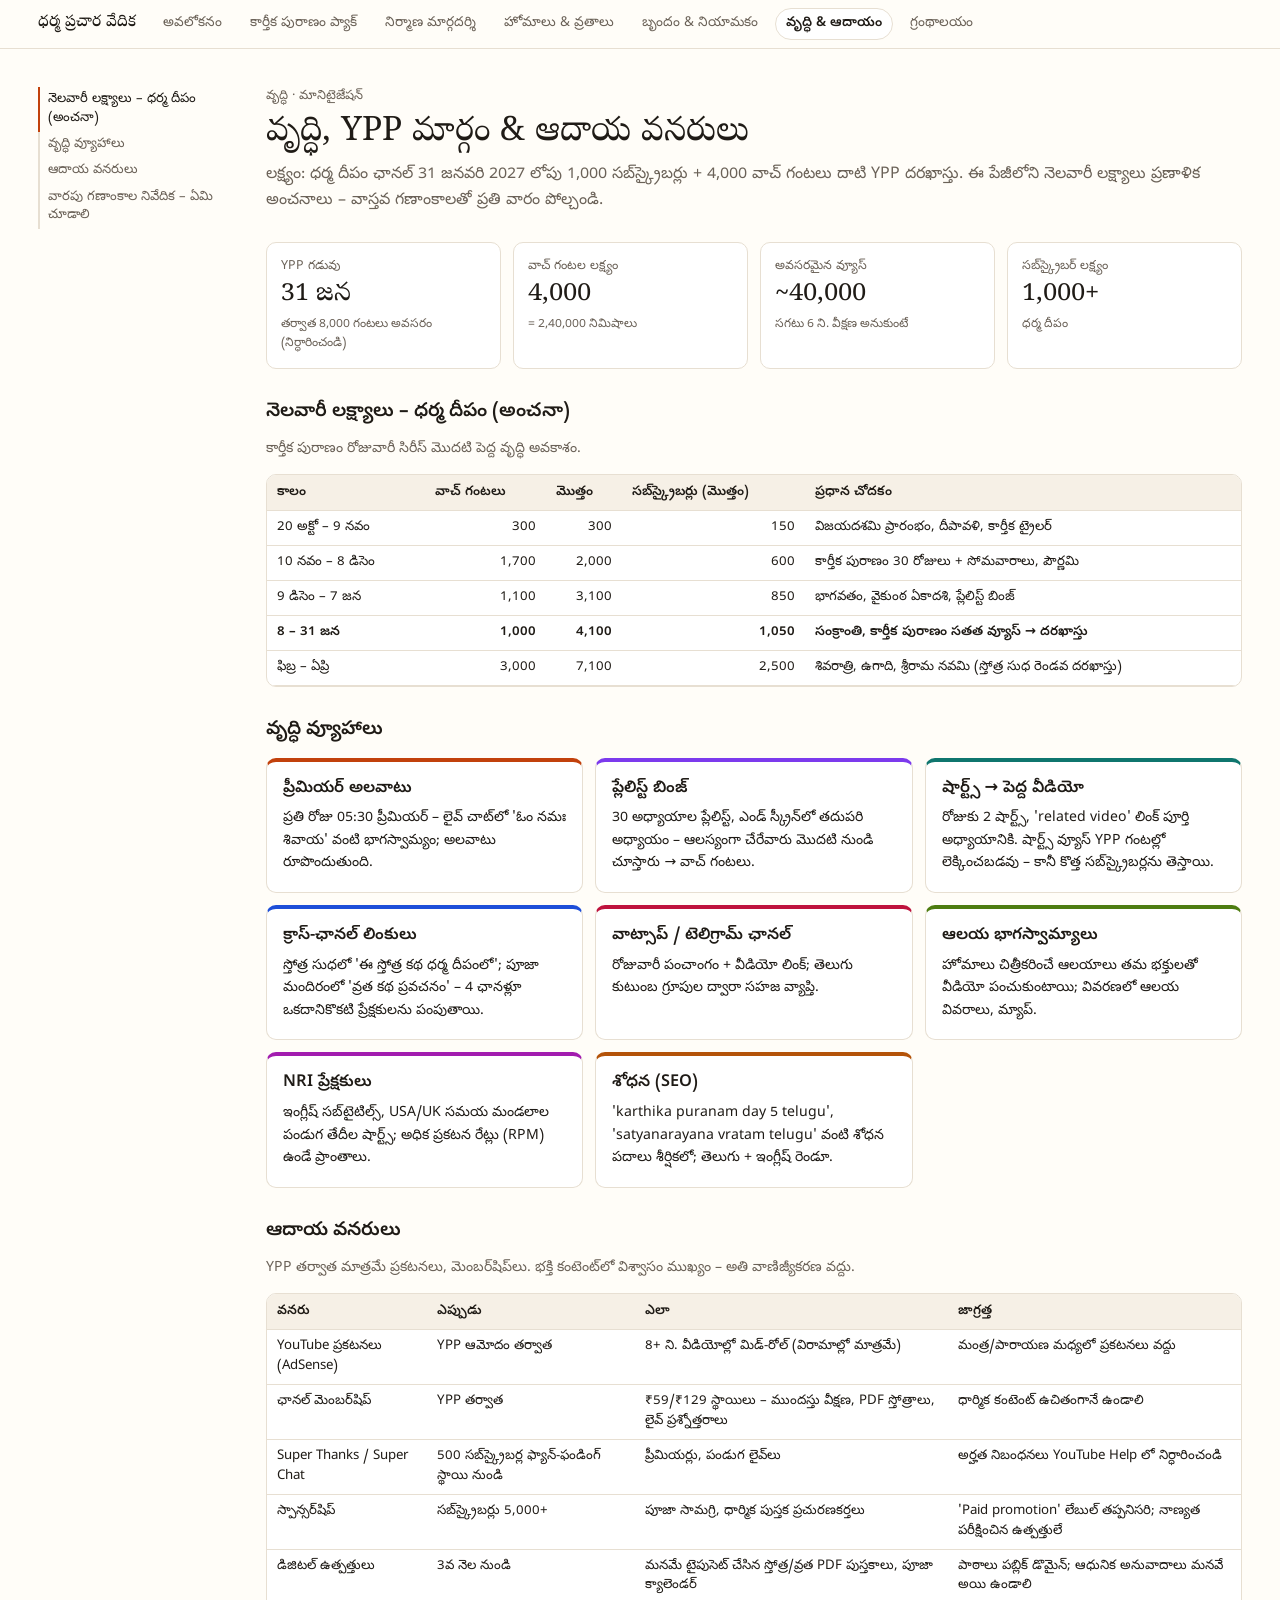
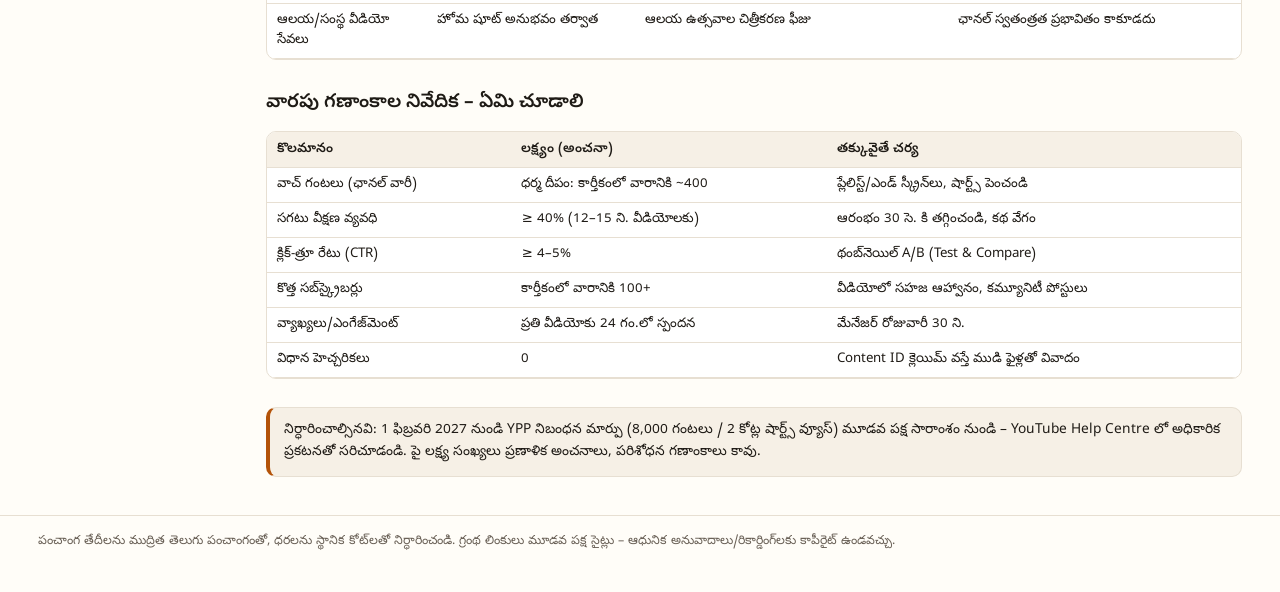
==== growth.html @ 793bbf6e "Add six detail pages, shared nav and renderer (pending verification) Karthika production pack, produ" ====
<!doctype html>
<html lang="te">
<head>
<meta charset="utf-8">
<meta name="viewport" content="width=device-width, initial-scale=1">
<title>వృద్ధి, YPP మార్గం & ఆదాయ వనరులు – ధర్మ ప్రచార వేదిక</title>
<meta name="description" content="YPP మార్గం, నెలవారీ లక్ష్యాలు, వృద్ధి వ్యూహాలు, ఆదాయ వనరులు">
<link rel="preconnect" href="https://fonts.googleapis.com"><link rel="preconnect" href="https://fonts.gstatic.com" crossorigin>
<link href="https://fonts.googleapis.com/css2?family=Noto+Sans+Telugu:wght@400;500;600&family=Noto+Serif+Telugu:wght@400;500&display=swap" rel="stylesheet">
<link rel="stylesheet" href="assets/site.css">
</head>
<body>
<div id="sx" class="sx"></div>
<noscript><p style="padding:16px">ఈ పేజీకి JavaScript అవసరం.</p></noscript>
<script src="data/page-growth.js"></script>
<script src="assets/site.js"></script>
</body>
</html>
---- assets/site.css ----
/* Shared styles for all pages of the Dharma Prachara blueprint site */
:root{
  --font-sans:"Noto Sans Telugu",system-ui,sans-serif; --font-serif:"Noto Serif Telugu",Georgia,serif;
  --fg:#1f1b16; --muted:#6b6258; --bg:#fffdf8; --panel:#ffffff; --line:#e7dfd2; --soft:#f6f0e6;
  --ok:#2f7d4f; --warn:#b45309; --bad:#b91c1c; --accent:#c2410c;
  --c1:#c2410c; --c2:#7c3aed; --c3:#0f766e; --c4:#b45309; --c5:#be123c; --c6:#1d4ed8; --c7:#4d7c0f; --c8:#a21caf;
  --r:10px; --shadow:0 6px 24px rgba(0,0,0,.10);
}
@media (prefers-color-scheme: dark){:root{
  --fg:#f3ece2; --muted:#b3a99c; --bg:#16130f; --panel:#1f1b16; --line:#3a332b; --soft:#26211b;
  --ok:#6fcf97; --warn:#f2a65a; --bad:#f87171; --accent:#fb923c;
  --c1:#fb923c; --c2:#a78bfa; --c3:#2dd4bf; --c4:#fbbf24; --c5:#fb7185; --c6:#60a5fa; --c7:#a3e635; --c8:#e879f9;
  --shadow:0 6px 24px rgba(0,0,0,.4);
}}
html,body{margin:0;background:var(--bg);color:var(--fg);}
body{font-family:var(--font-sans);line-height:1.6;}
a{color:inherit;}
.sx-nav{position:sticky;top:0;z-index:20;background:color-mix(in srgb,var(--bg) 92%,transparent);backdrop-filter:blur(8px);border-bottom:1px solid var(--line);}
.sx-nav-in{max-width:1280px;margin:0 auto;padding:8px clamp(16px,3vw,40px);display:flex;gap:6px;align-items:center;overflow-x:auto;scrollbar-width:thin;}
.sx-brand{font-family:var(--font-serif);font-weight:500;white-space:nowrap;margin-right:10px;text-decoration:none;font-size:1rem;}
.sx-nav a.sx-l{white-space:nowrap;text-decoration:none;font-size:.85rem;color:var(--muted);padding:4px 10px;border-radius:999px;border:1px solid transparent;}
.sx-nav a.sx-l:hover{color:var(--fg);background:var(--panel);}
.sx-nav a.sx-l[aria-current="page"]{color:var(--fg);background:var(--panel);border-color:var(--line);font-weight:600;}
.sx{max-width:1280px;margin:0 auto;padding:clamp(16px,3vw,40px);box-sizing:border-box;display:grid;grid-template-columns:minmax(0,1fr);gap:28px;}
@media (min-width:1100px){.sx.has-toc{grid-template-columns:200px minmax(0,1fr);}}
.sx-toc{display:none;}
@media (min-width:1100px){.sx-toc{display:block;position:sticky;top:64px;align-self:start;font-size:.82rem;}
 .sx-toc a{display:block;padding:4px 8px;border-left:2px solid var(--line);color:var(--muted);text-decoration:none;line-height:1.4;}
 .sx-toc a:hover,.sx-toc a.on{color:var(--fg);border-left-color:var(--accent);}}
.sx-main{display:flex;flex-direction:column;gap:28px;min-width:0;}
.sx-hero .k{font-size:.8rem;color:var(--muted);}
.sx-hero h1{font-family:var(--font-serif);font-weight:400;font-size:clamp(1.5rem,3vw,2.1rem);line-height:1.3;margin:4px 0 8px;}
.sx-hero p{margin:0;color:var(--muted);max-width:72rem;}
.sx-sec{display:flex;flex-direction:column;gap:12px;scroll-margin-top:70px;}
.sx-sec>h2{margin:0;font-size:1.2rem;font-weight:600;}
.sx-sec>.sub{margin:0;color:var(--muted);font-size:.88rem;max-width:72rem;}
.sx-grid{display:grid;grid-template-columns:repeat(auto-fit,minmax(min(100%,19rem),1fr));gap:12px;}
.sx-card{background:var(--panel);border:1px solid var(--line);border-top:4px solid var(--c,var(--line));border-radius:var(--r);padding:16px;display:flex;flex-direction:column;gap:8px;min-width:0;}
.sx-card h3{margin:0;font-size:1.02rem;font-weight:600;line-height:1.4;}
.sx-card .en{font-size:.78rem;color:var(--muted);}
.sx-card p{margin:0;font-size:.88rem;}
.sx-card ul{margin:0;padding-left:1.1em;font-size:.85rem;display:flex;flex-direction:column;gap:3px;}
.sx-meta{display:flex;flex-wrap:wrap;gap:6px;}
.sx-pill{font-size:.75rem;padding:1px 9px;border-radius:999px;border:1px solid var(--line);color:var(--muted);white-space:nowrap;}
.sx-pill.warn{color:var(--warn);} .sx-pill.ok{color:var(--ok);} .sx-pill.bad{color:var(--bad);}
.sx-kpis{display:grid;grid-template-columns:repeat(auto-fit,minmax(min(100%,10.5rem),1fr));gap:12px;}
.sx-kpi{background:var(--panel);border:1px solid var(--line);border-radius:var(--r);padding:14px;display:flex;flex-direction:column;gap:4px;}
.sx-kpi .l{font-size:.78rem;color:var(--muted);} .sx-kpi .v{font-family:var(--font-serif);font-size:1.6rem;line-height:1.15;font-variant-numeric:tabular-nums;} .sx-kpi .n{font-size:.76rem;color:var(--muted);}
.sx-tools{display:flex;flex-wrap:wrap;gap:8px;align-items:center;}
.sx-in{font:inherit;font-size:.9rem;padding:6px 10px;border:1px solid var(--line);border-radius:8px;background:var(--bg);color:var(--fg);flex:1 1 14rem;max-width:24rem;}
.sx-chip{font:inherit;font-size:.78rem;cursor:pointer;padding:4px 10px;border-radius:999px;border:1px solid var(--line);background:transparent;color:var(--muted);}
.sx-chip[aria-pressed="true"]{background:var(--panel);color:var(--fg);border-color:var(--muted);}
.sx-tbox{overflow:auto;max-height:40rem;border:1px solid var(--line);border-radius:var(--r);background:var(--panel);}
.sx-tbl{width:100%;border-collapse:collapse;font-size:.83rem;}
.sx-tbl th{position:sticky;top:0;background:var(--soft);text-align:left;font-weight:600;padding:7px 10px;border-bottom:1px solid var(--line);white-space:nowrap;cursor:pointer;}
.sx-tbl td{padding:7px 10px;border-bottom:1px solid var(--line);vertical-align:top;line-height:1.5;}
.sx-tbl tr:hover td{background:var(--soft);}
.sx-tbl td.num{text-align:right;font-variant-numeric:tabular-nums;white-space:nowrap;}
.sx-steps{counter-reset:s;display:flex;flex-direction:column;gap:10px;margin:0;padding:0;list-style:none;}
.sx-steps li{counter-increment:s;background:var(--panel);border:1px solid var(--line);border-radius:var(--r);padding:12px 14px 12px 56px;position:relative;}
.sx-steps li::before{content:counter(s);position:absolute;left:14px;top:12px;width:28px;height:28px;border-radius:50%;background:var(--accent);color:var(--bg);display:flex;align-items:center;justify-content:center;font-weight:600;font-size:.85rem;}
.sx-steps h4{margin:0 0 2px;font-size:.95rem;} .sx-steps p{margin:0;font-size:.86rem;}
.sx-links{display:grid;grid-template-columns:repeat(auto-fit,minmax(min(100%,22rem),1fr));gap:12px;}
.sx-links ul{list-style:none;margin:0;padding:0;display:flex;flex-direction:column;gap:5px;}
.sx-links li{font-size:.84rem;display:flex;gap:6px;align-items:baseline;}
.sx-links a{text-decoration:underline;text-decoration-color:var(--line);text-underline-offset:2px;word-break:break-word;}
.sx-links a:hover{text-decoration-color:var(--fg);}
.sx-v{flex:none;font-size:10px;padding:0 5px;border-radius:4px;border:1px solid var(--line);font-style:normal;}
.sx-v.V{color:var(--ok);} .sx-v.L{color:var(--muted);} .sx-v.U{color:var(--warn);}
.sx-note{background:var(--soft);border:1px solid var(--line);border-left:4px solid var(--warn);border-radius:var(--r);padding:12px 14px;font-size:.86rem;}
.sx-prose p{margin:0 0 8px;font-size:.92rem;max-width:72rem;}
.sx-bar{height:10px;border-radius:5px;background:var(--soft);position:relative;min-width:80px;}
.sx-bar i{position:absolute;left:0;top:0;bottom:0;border-radius:5px;background:var(--c,var(--accent));}
.sx-foot{max-width:1280px;margin:0 auto;padding:16px clamp(16px,3vw,40px) 40px;font-size:.78rem;color:var(--muted);border-top:1px solid var(--line);}
.sx-hide{display:none!important;}
@media print{.sx-nav,.sx-toc,.sx-tools{display:none!important;}.sx-tbox{max-height:none;overflow:visible;}}
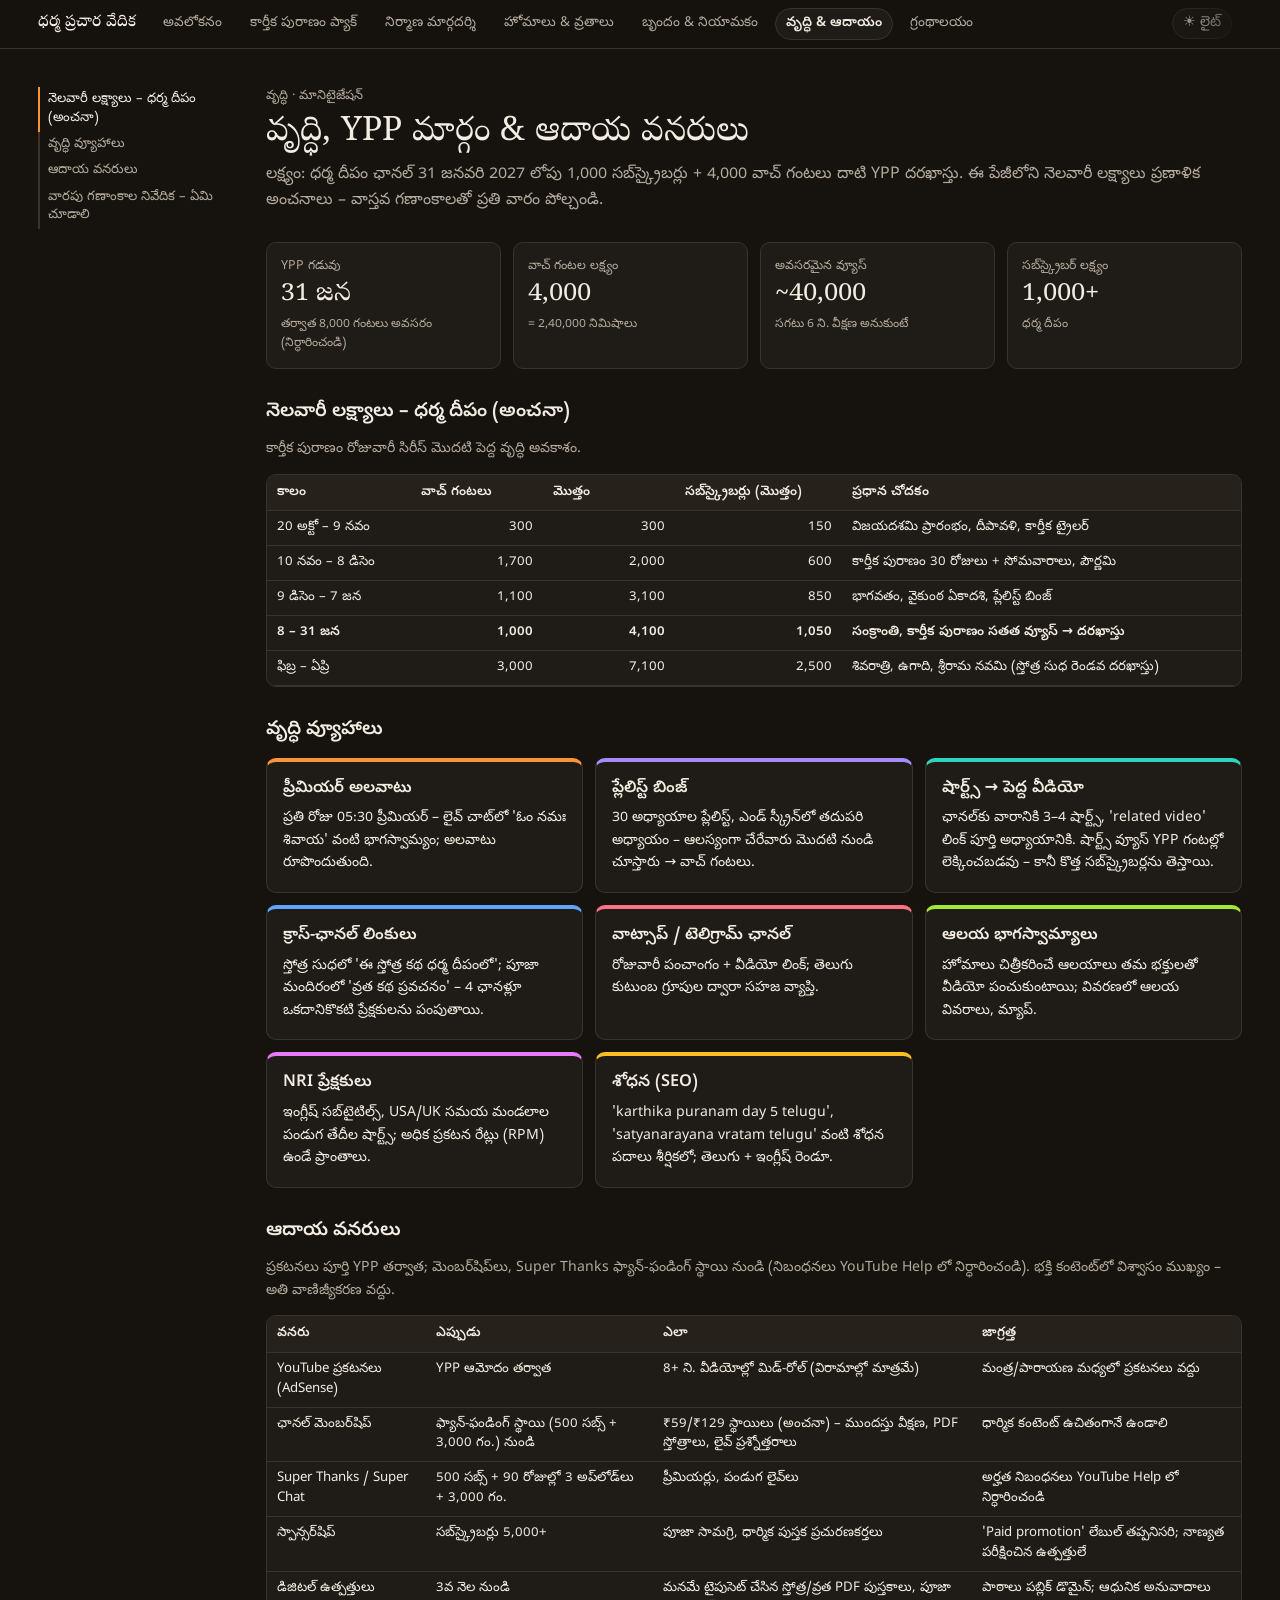
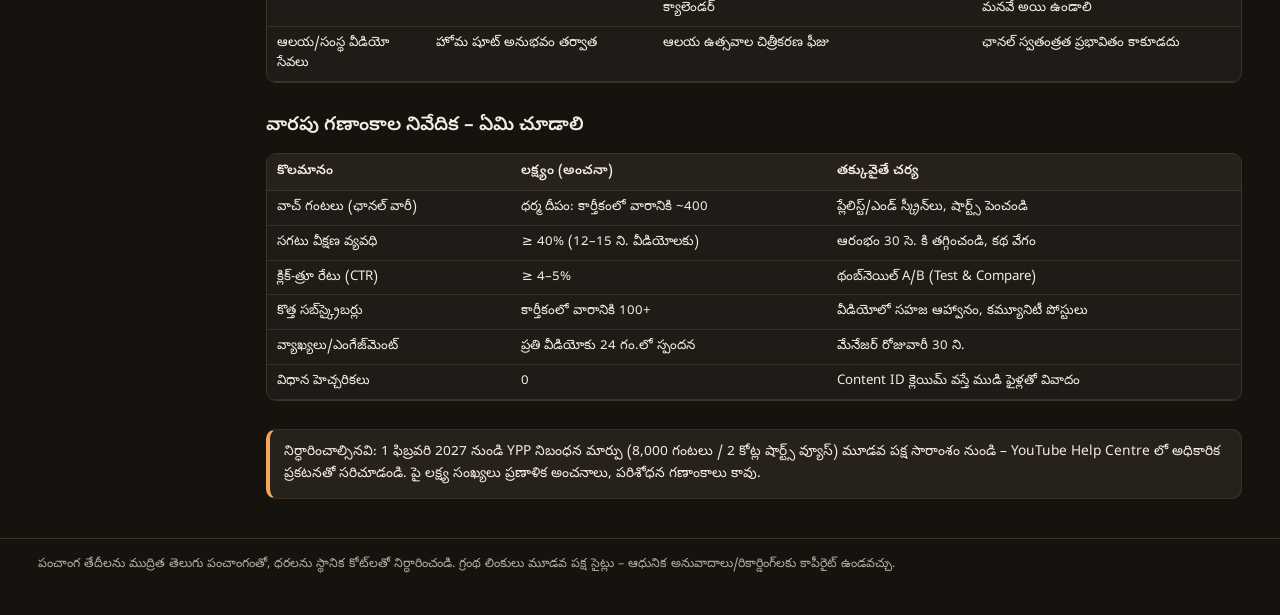
==== commit 3b123de6: "Dark mode by default with a light/dark toggle in the nav Theme no longer follows the OS setting; the" ====
--- a/growth.html
+++ b/growth.html
@@ -2,6 +2,7 @@
 <html lang="te">
 <head>
 <meta charset="utf-8">
+<script>try{document.documentElement.dataset.theme=localStorage.getItem("sx-theme")||"dark"}catch(e){document.documentElement.dataset.theme="dark"}</script>
 <meta name="viewport" content="width=device-width, initial-scale=1">
 <title>వృద్ధి, YPP మార్గం & ఆదాయ వనరులు – ధర్మ ప్రచార వేదిక</title>
 <meta name="description" content="YPP మార్గం, నెలవారీ లక్ష్యాలు, వృద్ధి వ్యూహాలు, ఆదాయ వనరులు">
--- a/assets/site.css
+++ b/assets/site.css
@@ -1,22 +1,29 @@
 /* Shared styles for all pages of the Dharma Prachara blueprint site */
 :root{
-  --font-sans:"Noto Sans Telugu",system-ui,sans-serif; --font-serif:"Noto Serif Telugu",Georgia,serif;
+  --font-sans:"Noto Sans Telugu","Noto Sans Telugu UI","Nirmala UI","Gautami","Kohinoor Telugu",system-ui,sans-serif; --font-serif:"Noto Serif Telugu","Noto Sans Telugu","Nirmala UI","Gautami",Georgia,serif;
   --fg:#1f1b16; --muted:#6b6258; --bg:#fffdf8; --panel:#ffffff; --line:#e7dfd2; --soft:#f6f0e6;
   --ok:#2f7d4f; --warn:#b45309; --bad:#b91c1c; --accent:#c2410c;
   --c1:#c2410c; --c2:#7c3aed; --c3:#0f766e; --c4:#b45309; --c5:#be123c; --c6:#1d4ed8; --c7:#4d7c0f; --c8:#a21caf;
   --r:10px; --shadow:0 6px 24px rgba(0,0,0,.10);
-}
-@media (prefers-color-scheme: dark){:root{
   --fg:#f3ece2; --muted:#b3a99c; --bg:#16130f; --panel:#1f1b16; --line:#3a332b; --soft:#26211b;
   --ok:#6fcf97; --warn:#f2a65a; --bad:#f87171; --accent:#fb923c;
   --c1:#fb923c; --c2:#a78bfa; --c3:#2dd4bf; --c4:#fbbf24; --c5:#fb7185; --c6:#60a5fa; --c7:#a3e635; --c8:#e879f9;
   --shadow:0 6px 24px rgba(0,0,0,.4);
-}}
+  color-scheme:dark;
+}
+:root[data-theme="light"]{
+  /* light */ --font-sans:"Noto Sans Telugu","Noto Sans Telugu UI","Nirmala UI","Gautami","Kohinoor Telugu",system-ui,sans-serif; --font-serif:"Noto Serif Telugu","Noto Sans Telugu","Nirmala UI","Gautami",Georgia,serif;
+  --fg:#1f1b16; --muted:#6b6258; --bg:#fffdf8; --panel:#ffffff; --line:#e7dfd2; --soft:#f6f0e6;
+  --ok:#2f7d4f; --warn:#b45309; --bad:#b91c1c; --accent:#c2410c;
+  --c1:#c2410c; --c2:#7c3aed; --c3:#0f766e; --c4:#b45309; --c5:#be123c; --c6:#1d4ed8; --c7:#4d7c0f; --c8:#a21caf;
+  
+  color-scheme:light;
+}
 html,body{margin:0;background:var(--bg);color:var(--fg);}
 body{font-family:var(--font-sans);line-height:1.6;}
 a{color:inherit;}
 .sx-nav{position:sticky;top:0;z-index:20;background:color-mix(in srgb,var(--bg) 92%,transparent);backdrop-filter:blur(8px);border-bottom:1px solid var(--line);}
-.sx-nav-in{max-width:1280px;margin:0 auto;padding:8px clamp(16px,3vw,40px);display:flex;gap:6px;align-items:center;overflow-x:auto;scrollbar-width:thin;}
+.sx-nav-in{-webkit-mask-image:linear-gradient(90deg,#000 88%,transparent);mask-image:linear-gradient(90deg,#000 88%,transparent);padding-right:48px!important;max-width:1280px;margin:0 auto;padding:8px clamp(16px,3vw,40px);display:flex;gap:6px;align-items:center;overflow-x:auto;scrollbar-width:thin;}
 .sx-brand{font-family:var(--font-serif);font-weight:500;white-space:nowrap;margin-right:10px;text-decoration:none;font-size:1rem;}
 .sx-nav a.sx-l{white-space:nowrap;text-decoration:none;font-size:.85rem;color:var(--muted);padding:4px 10px;border-radius:999px;border:1px solid transparent;}
 .sx-nav a.sx-l:hover{color:var(--fg);background:var(--panel);}
@@ -50,10 +57,10 @@
 .sx-in{font:inherit;font-size:.9rem;padding:6px 10px;border:1px solid var(--line);border-radius:8px;background:var(--bg);color:var(--fg);flex:1 1 14rem;max-width:24rem;}
 .sx-chip{font:inherit;font-size:.78rem;cursor:pointer;padding:4px 10px;border-radius:999px;border:1px solid var(--line);background:transparent;color:var(--muted);}
 .sx-chip[aria-pressed="true"]{background:var(--panel);color:var(--fg);border-color:var(--muted);}
-.sx-tbox{overflow:auto;max-height:40rem;border:1px solid var(--line);border-radius:var(--r);background:var(--panel);}
+.sx-tbox{background-image:linear-gradient(to right,var(--panel),var(--panel)),linear-gradient(to right,var(--panel),var(--panel)),linear-gradient(to right,rgba(0,0,0,.12),transparent),linear-gradient(to left,rgba(0,0,0,.12),transparent);background-position:left center,right center,left center,right center;background-repeat:no-repeat;background-size:24px 100%,24px 100%,12px 100%,12px 100%;background-attachment:local,local,scroll,scroll;overflow:auto;max-height:40rem;border:1px solid var(--line);border-radius:var(--r);background-color:var(--panel);}
 .sx-tbl{width:100%;border-collapse:collapse;font-size:.83rem;}
 .sx-tbl th{position:sticky;top:0;background:var(--soft);text-align:left;font-weight:600;padding:7px 10px;border-bottom:1px solid var(--line);white-space:nowrap;cursor:pointer;}
-.sx-tbl td{padding:7px 10px;border-bottom:1px solid var(--line);vertical-align:top;line-height:1.5;}
+.sx-tbl td{min-width:5.5rem;padding:7px 10px;border-bottom:1px solid var(--line);vertical-align:top;line-height:1.5;}
 .sx-tbl tr:hover td{background:var(--soft);}
 .sx-tbl td.num{text-align:right;font-variant-numeric:tabular-nums;white-space:nowrap;}
 .sx-steps{counter-reset:s;display:flex;flex-direction:column;gap:10px;margin:0;padding:0;list-style:none;}
@@ -74,3 +81,4 @@
 .sx-foot{max-width:1280px;margin:0 auto;padding:16px clamp(16px,3vw,40px) 40px;font-size:.78rem;color:var(--muted);border-top:1px solid var(--line);}
 .sx-hide{display:none!important;}
 @media print{.sx-nav,.sx-toc,.sx-tools{display:none!important;}.sx-tbox{max-height:none;overflow:visible;}}
+.sx-theme{margin-left:auto;flex:none;font:inherit;font-size:.9rem;cursor:pointer;background:var(--panel);color:var(--fg);border:1px solid var(--line);border-radius:999px;padding:3px 10px;}
